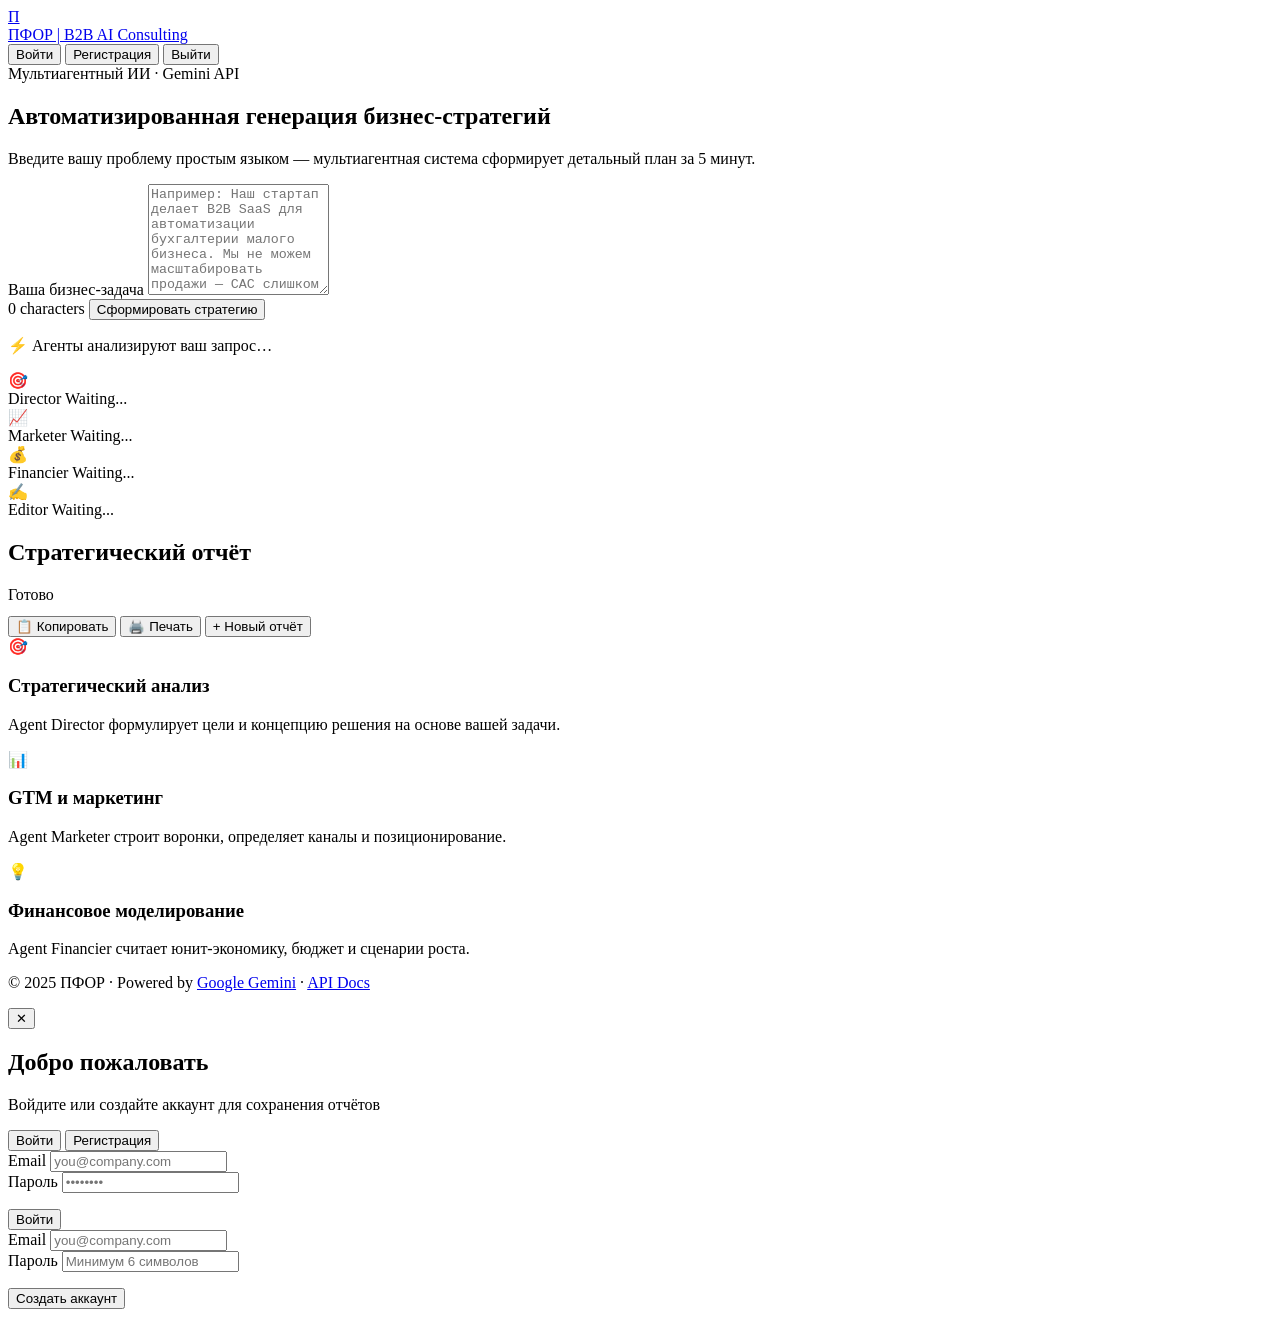
==== frontend/index.html @ 531b5c14 "finalMVP setup" ====
<!DOCTYPE html>
<html lang="ru">
<head>
  <meta charset="UTF-8">
  <meta name="viewport" content="width=device-width, initial-scale=1.0">
  <meta name="description" content="ПФОР — Платформа Операционных Решений. Превратите бизнес-проблему в структурированную стратегию за 60 секунд с помощью мультиагентного ИИ.">
  <meta name="keywords" content="ПФОР, бизнес-стратегия, ИИ, AI, B2B, SaaS, мультиагенты, Gemini">
  <meta property="og:title" content="ПФОР — Платформа Операционных Решений">
  <meta property="og:description" content="Мультиагентная AI-система, которая превращает вашу бизнес-проблему в готовую стратегию за 60 секунд.">
  <meta property="og:type" content="website">
  <title>ПФОР — Платформа Операционных Решений</title>

  <!-- Preconnect for Google Fonts -->
  <link rel="preconnect" href="https://fonts.googleapis.com">
  <link rel="preconnect" href="https://fonts.gstatic.com" crossorigin>

  <!-- Styles -->
  <link rel="stylesheet" href="/static/css/style.css">
</head>
<body>

  <!-- ================================================================
       NAVBAR
       ================================================================ -->
  <nav class="navbar" role="navigation" aria-label="Main navigation">
    <a href="/" class="navbar-brand" aria-label="PFOR Home">
      <div class="brand-logo" aria-hidden="true">П</div>
      <span class="brand-name">ПФОР | B2B AI Consulting</span>
    </a>

    <div class="navbar-actions">
      <!-- Authenticated user badge (hidden until logged in) -->
      <div id="nav-user-badge" class="user-badge hidden" aria-live="polite">
        <span class="user-badge-dot" aria-hidden="true"></span>
        <span id="nav-user-email"></span>
      </div>

      <!-- Login button (shown when logged out) -->
      <button
        id="nav-login-btn"
        class="btn btn-ghost"
        aria-label="Open login dialog"
        type="button"
      >
        Войти
      </button>

      <!-- Register button (shown when logged out) -->
      <button
        id="nav-register-btn"
        class="btn btn-primary"
        aria-label="Open register dialog"
        type="button"
      >
        Регистрация
      </button>

      <!-- Logout button (shown when logged in) -->
      <button
        id="nav-logout-btn"
        class="btn btn-ghost hidden"
        aria-label="Log out"
        type="button"
      >
        Выйти
      </button>
    </div>
  </nav>

  <!-- ================================================================
       MAIN CONTENT
       ================================================================ -->
  <main id="main-content">
    <div class="container">

      <!-- ---- HERO SECTION ---- -->
      <section class="hero" aria-labelledby="hero-heading">
        <div class="hero-badge" aria-label="Platform status">
          <span class="hero-badge-dot" aria-hidden="true"></span>
          Мультиагентный ИИ · Gemini API
        </div>

        <h1 id="hero-heading" class="hero-title">
          <span class="hero-title-gradient">Автоматизированная генерация бизнес-стратегий</span>
        </h1>

        <p class="hero-subtitle">
          Введите вашу проблему простым языком — мультиагентная система сформирует детальный план за 5 минут.
        </p>

        <!-- ---- INPUT CARD ---- -->
        <div class="input-card" role="region" aria-label="Problem input">
          <label for="problem-textarea" class="input-card-label">
            Ваша бизнес-задача
          </label>

          <textarea
            id="problem-textarea"
            class="problem-textarea"
            placeholder="Например: Наш стартап делает B2B SaaS для автоматизации бухгалтерии малого бизнеса. Мы не можем масштабировать продажи — CAC слишком высок, конверсия из лида в клиента менее 5%. Как нам это исправить?"
            aria-label="Describe your business problem"
            aria-describedby="char-counter"
            rows="7"
            maxlength="5000"
          ></textarea>

          <div class="input-card-footer">
            <span id="char-counter" class="char-counter" aria-live="polite">0 characters</span>
            <button
              id="generate-btn"
              class="btn btn-primary btn-large"
              type="button"
              aria-label="Generate strategic report"
            >
              Сформировать стратегию
            </button>
          </div>
        </div>

        <!-- ---- AGENT PROGRESS ---- -->
        <div
          id="agents-progress"
          class="agents-progress"
          role="status"
          aria-live="polite"
          aria-label="Agent pipeline progress"
        >
          <p class="progress-title">⚡ Агенты анализируют ваш запрос…</p>

          <div class="agents-grid">
            <!-- Director Agent -->
            <div id="agent-director" class="agent-chip" aria-label="Director agent">
              <div class="agent-icon" aria-hidden="true">🎯</div>
              <span class="agent-name">Director</span>
              <span class="agent-status">Waiting...</span>
            </div>

            <!-- Marketer Agent -->
            <div id="agent-marketer" class="agent-chip" aria-label="Marketer agent">
              <div class="agent-icon" aria-hidden="true">📈</div>
              <span class="agent-name">Marketer</span>
              <span class="agent-status">Waiting...</span>
            </div>

            <!-- Financier Agent -->
            <div id="agent-financier" class="agent-chip" aria-label="Financier agent">
              <div class="agent-icon" aria-hidden="true">💰</div>
              <span class="agent-name">Financier</span>
              <span class="agent-status">Waiting...</span>
            </div>

            <!-- Editor Agent -->
            <div id="agent-editor" class="agent-chip" aria-label="Editor agent">
              <div class="agent-icon" aria-hidden="true">✍️</div>
              <span class="agent-name">Editor</span>
              <span class="agent-status">Waiting...</span>
            </div>
          </div>

          <!-- Progress bar -->
          <div class="progress-bar-wrap" aria-hidden="true">
            <div id="progress-bar-fill" class="progress-bar-fill"></div>
          </div>
        </div>
      </section>

      <!-- ---- REPORT OUTPUT SECTION ---- -->
      <section
        id="report-section"
        class="report-section"
        aria-labelledby="report-heading"
        aria-live="polite"
      >
        <div class="report-header">
          <div class="report-header-left">
            <h2 id="report-heading">Стратегический отчёт</h2>
            <div class="report-badge" aria-label="Report generated">Готово</div>
            <p id="report-meta-date" style="font-size:0.78rem;color:var(--text-muted);margin-top:4px;"></p>
          </div>
          <div class="report-actions">
            <button
              id="copy-report-btn"
              class="btn btn-ghost"
              type="button"
              aria-label="Copy report to clipboard"
            >
              📋 Копировать
            </button>
            <button
              id="print-report-btn"
              class="btn btn-ghost"
              type="button"
              aria-label="Print report"
            >
              🖨️ Печать
            </button>
            <button
              id="new-report-btn"
              class="btn btn-outline"
              type="button"
              aria-label="Create new report"
            >
              + Новый отчёт
            </button>
          </div>
        </div>

        <div class="report-card">
          <article id="report-content" class="report-content" aria-label="Generated strategy report">
            <!-- Report rendered here by app.js -->
          </article>
        </div>
      </section>

      <!-- ---- FEATURES STRIP ---- -->
      <section class="features-strip" aria-label="Platform features">
        <div class="feature-item">
          <span class="feature-icon" aria-hidden="true">🎯</span>
          <h3 class="feature-title">Стратегический анализ</h3>
          <p class="feature-desc">Agent Director формулирует цели и концепцию решения на основе вашей задачи.</p>
        </div>
        <div class="feature-item">
          <span class="feature-icon" aria-hidden="true">📊</span>
          <h3 class="feature-title">GTM и маркетинг</h3>
          <p class="feature-desc">Agent Marketer строит воронки, определяет каналы и позиционирование.</p>
        </div>
        <div class="feature-item">
          <span class="feature-icon" aria-hidden="true">💡</span>
          <h3 class="feature-title">Финансовое моделирование</h3>
          <p class="feature-desc">Agent Financier считает юнит-экономику, бюджет и сценарии роста.</p>
        </div>
      </section>

    </div><!-- /container -->
  </main>

  <!-- ================================================================
       FOOTER
       ================================================================ -->
  <footer class="footer" role="contentinfo">
    <div class="container">
      <p class="footer-text">
        © 2025 ПФОР · Powered by
        <a href="https://ai.google.dev/" target="_blank" rel="noopener noreferrer">Google Gemini</a>
        · <a href="http://localhost:8000/docs" target="_blank" rel="noopener noreferrer">API Docs</a>
      </p>
    </div>
  </footer>

  <!-- ================================================================
       AUTH MODAL
       ================================================================ -->
  <div
    id="auth-modal-overlay"
    class="modal-overlay hidden"
    role="dialog"
    aria-modal="true"
    aria-labelledby="modal-title"
    aria-hidden="true"
  >
    <div class="modal">
      <!-- Close button -->
      <button
        id="modal-close-btn"
        class="modal-close"
        type="button"
        aria-label="Close dialog"
      >✕</button>

      <!-- Modal header -->
      <div class="modal-header">
        <h2 id="modal-title" class="modal-title">Добро пожаловать</h2>
        <p class="modal-subtitle">Войдите или создайте аккаунт для сохранения отчётов</p>
      </div>

      <!-- Tabs -->
      <div class="modal-tabs" role="tablist">
        <button
          id="tab-login"
          class="modal-tab active"
          role="tab"
          aria-selected="true"
          aria-controls="login-form"
          type="button"
        >
          Войти
        </button>
        <button
          id="tab-register"
          class="modal-tab"
          role="tab"
          aria-selected="false"
          aria-controls="register-form"
          type="button"
        >
          Регистрация
        </button>
      </div>

      <!-- Login Form -->
      <form id="login-form" role="tabpanel" aria-labelledby="tab-login" novalidate>
        <div class="form-group">
          <label class="form-label" for="login-email">Email</label>
          <input
            id="login-email"
            class="form-input"
            type="email"
            placeholder="you@company.com"
            autocomplete="email"
            required
          >
        </div>
        <div class="form-group">
          <label class="form-label" for="login-password">Пароль</label>
          <input
            id="login-password"
            class="form-input"
            type="password"
            placeholder="••••••••"
            autocomplete="current-password"
            required
          >
        </div>
        <p id="login-error" class="form-error" role="alert"></p>
        <button
          id="login-submit"
          class="btn btn-primary form-submit"
          type="submit"
        >
          Войти
        </button>
      </form>

      <!-- Register Form -->
      <form id="register-form" class="hidden" role="tabpanel" aria-labelledby="tab-register" novalidate>
        <div class="form-group">
          <label class="form-label" for="register-email">Email</label>
          <input
            id="register-email"
            class="form-input"
            type="email"
            placeholder="you@company.com"
            autocomplete="email"
            required
          >
        </div>
        <div class="form-group">
          <label class="form-label" for="register-password">Пароль</label>
          <input
            id="register-password"
            class="form-input"
            type="password"
            placeholder="Минимум 6 символов"
            autocomplete="new-password"
            minlength="6"
            required
          >
        </div>
        <p id="register-error" class="form-error" role="alert"></p>
        <button
          id="register-submit"
          class="btn btn-primary form-submit"
          type="submit"
        >
          Создать аккаунт
        </button>
      </form>
    </div><!-- /modal -->
  </div><!-- /modal-overlay -->

  <!-- ================================================================
       TOAST CONTAINER
       ================================================================ -->
  <div
    id="toast-container"
    class="toast-container"
    role="region"
    aria-live="polite"
    aria-label="Notifications"
  ></div>

  <!-- ================================================================
       SCRIPTS (auth before app so PforAuth is available)
       ================================================================ -->
  <script src="/static/js/auth.js"></script>
  <script src="/static/js/app.js"></script>
</body>
</html>
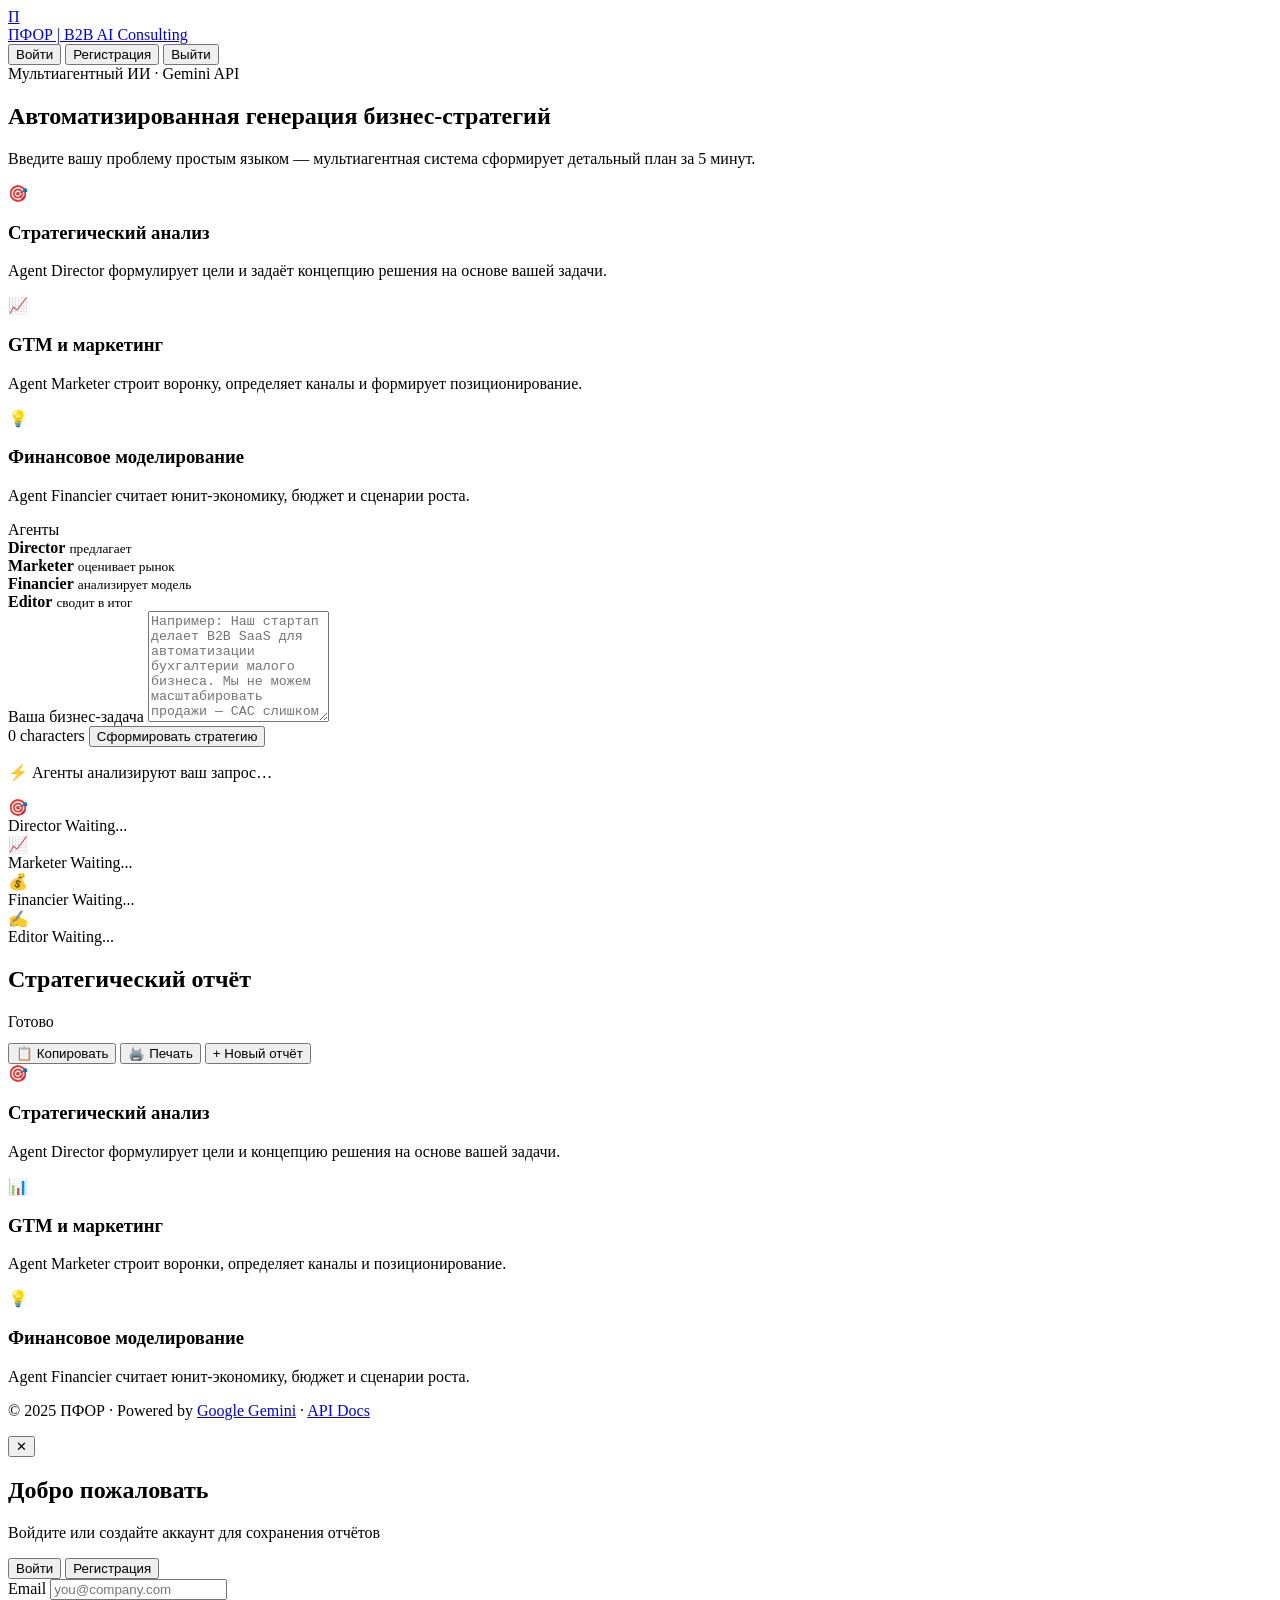
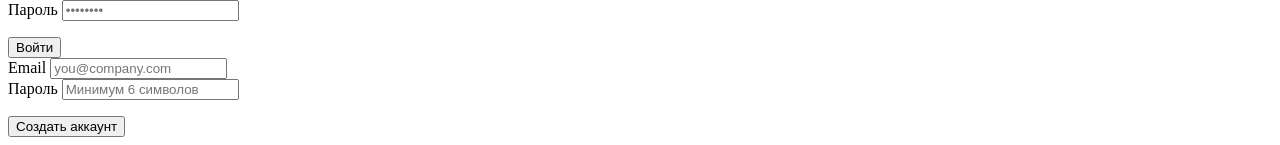
==== commit 45864b22: "beta2MVP" ====
--- a/frontend/index.html
+++ b/frontend/index.html
@@ -9,13 +9,14 @@
   <meta property="og:description" content="Мультиагентная AI-система, которая превращает вашу бизнес-проблему в готовую стратегию за 60 секунд.">
   <meta property="og:type" content="website">
   <title>ПФОР — Платформа Операционных Решений</title>
+  
 
   <!-- Preconnect for Google Fonts -->
   <link rel="preconnect" href="https://fonts.googleapis.com">
   <link rel="preconnect" href="https://fonts.gstatic.com" crossorigin>
 
   <!-- Styles -->
-  <link rel="stylesheet" href="/static/css/style.css">
+  <link rel="stylesheet" href="/static/style.css">
 </head>
 <body>
 
@@ -87,6 +88,66 @@
         <p class="hero-subtitle">
           Введите вашу проблему простым языком — мультиагентная система сформирует детальный план за 5 минут.
         </p>
+
+        <div class="workspace-layout">
+          <div class="chat-stream" aria-label="Business chat overview">
+            <div class="conversation-item">
+              <div class="conversation-icon" aria-hidden="true">🎯</div>
+              <div class="conversation-copy">
+                <h3>Стратегический анализ</h3>
+                <p>Agent Director формулирует цели и задаёт концепцию решения на основе вашей задачи.</p>
+              </div>
+            </div>
+
+            <div class="conversation-item">
+              <div class="conversation-icon" aria-hidden="true">📈</div>
+              <div class="conversation-copy">
+                <h3>GTM и маркетинг</h3>
+                <p>Agent Marketer строит воронку, определяет каналы и формирует позиционирование.</p>
+              </div>
+            </div>
+
+            <div class="conversation-item">
+              <div class="conversation-icon" aria-hidden="true">💡</div>
+              <div class="conversation-copy">
+                <h3>Финансовое моделирование</h3>
+                <p>Agent Financier считает юнит-экономику, бюджет и сценарии роста.</p>
+              </div>
+            </div>
+          </div>
+
+          <aside class="agent-status-panel" aria-label="Agent pipeline status">
+            <div class="panel-header">Агенты</div>
+            <div class="agent-state active">
+              <span class="state-dot"></span>
+              <div>
+                <strong>Director</strong>
+                <small>предлагает</small>
+              </div>
+            </div>
+            <div class="agent-state pending">
+              <span class="state-dot"></span>
+              <div>
+                <strong>Marketer</strong>
+                <small>оценивает рынок</small>
+              </div>
+            </div>
+            <div class="agent-state pending">
+              <span class="state-dot"></span>
+              <div>
+                <strong>Financier</strong>
+                <small>анализирует модель</small>
+              </div>
+            </div>
+            <div class="agent-state pending">
+              <span class="state-dot"></span>
+              <div>
+                <strong>Editor</strong>
+                <small>сводит в итог</small>
+              </div>
+            </div>
+          </aside>
+        </div>
 
         <!-- ---- INPUT CARD ---- -->
         <div class="input-card" role="region" aria-label="Problem input">
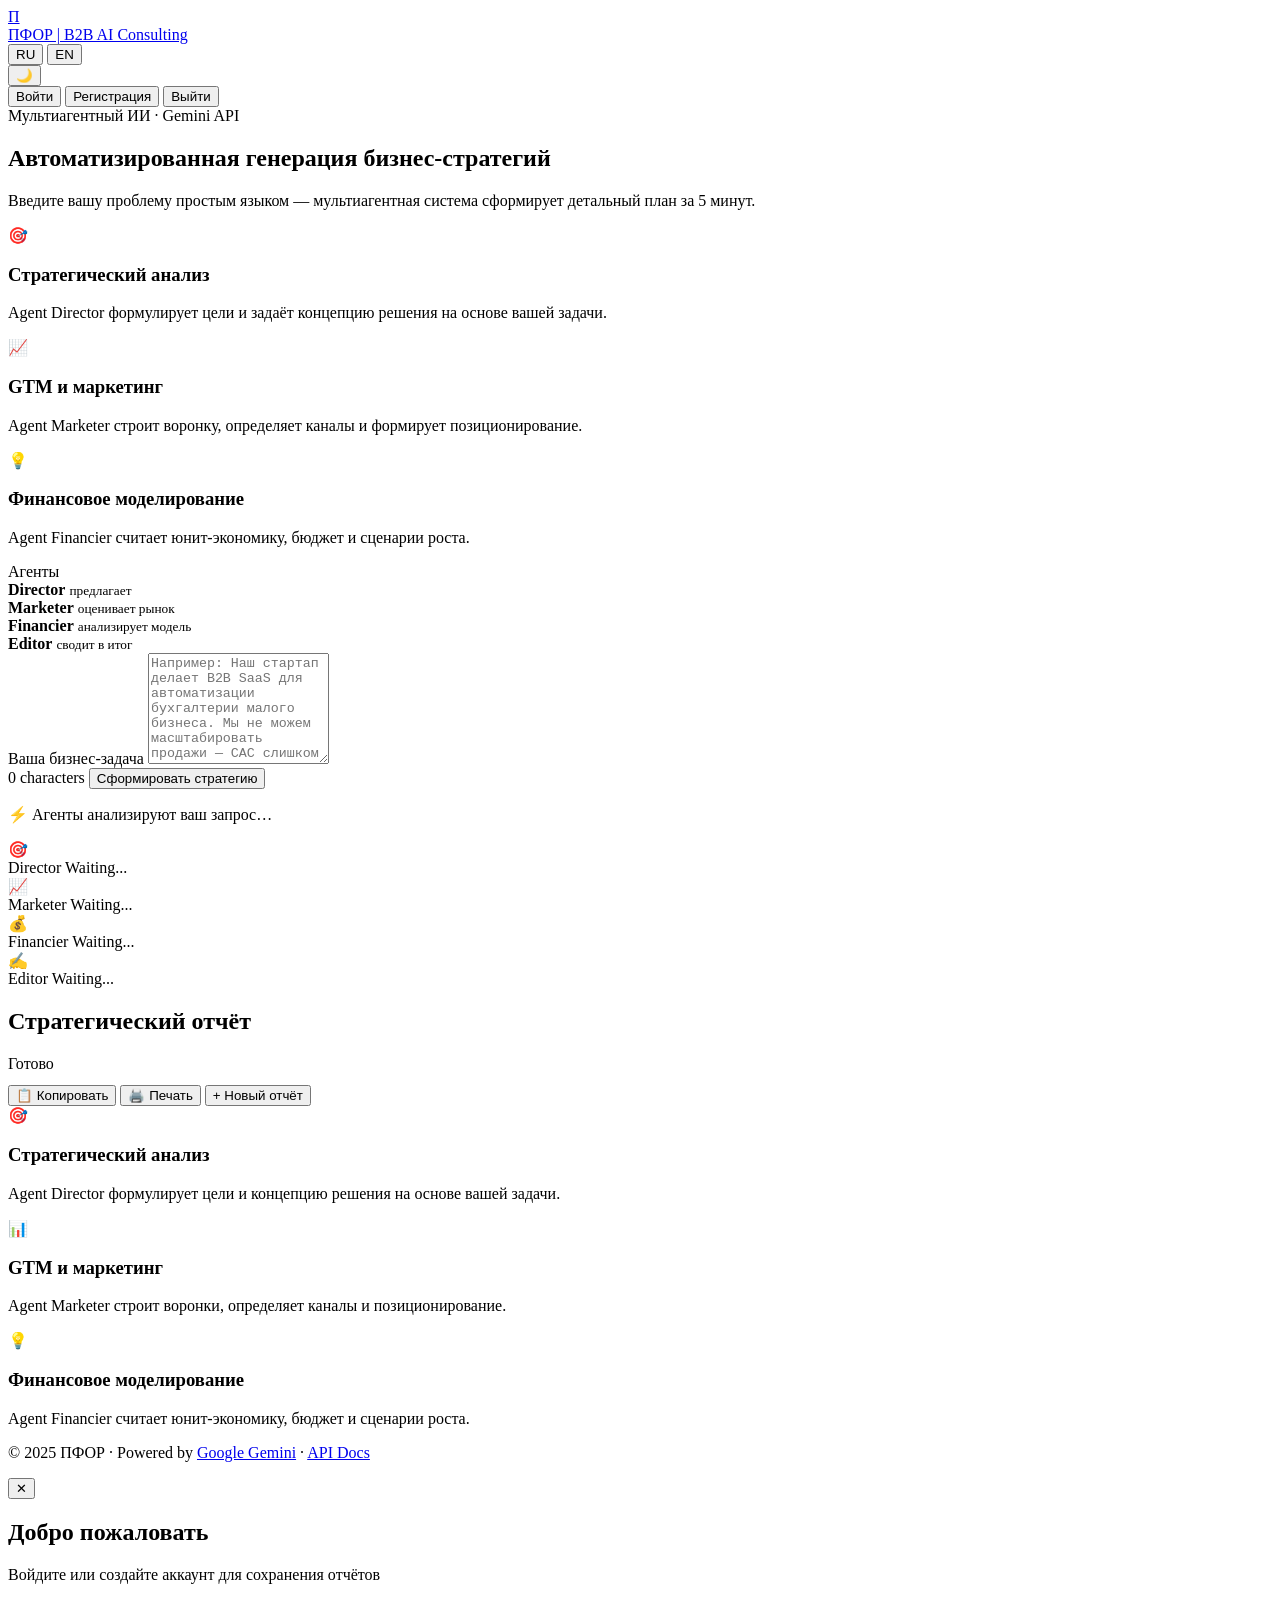
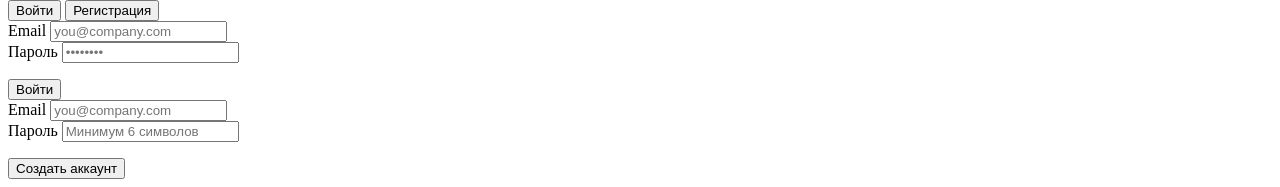
==== commit 476fa401: "beta4MVP" ====
--- a/frontend/index.html
+++ b/frontend/index.html
@@ -30,6 +30,14 @@
     </a>
 
     <div class="navbar-actions">
+      <div class="toolbar-switches" aria-label="Interface controls">
+        <div class="language-switch" aria-label="Language switcher">
+          <button class="lang-btn active" type="button" data-lang="ru" aria-label="Switch to Russian">RU</button>
+          <button class="lang-btn" type="button" data-lang="en" aria-label="Switch to English">EN</button>
+        </div>
+        <button id="theme-toggle-btn" class="btn btn-ghost theme-toggle" type="button" aria-label="Toggle dark mode">🌙</button>
+      </div>
+
       <!-- Authenticated user badge (hidden until logged in) -->
       <div id="nav-user-badge" class="user-badge hidden" aria-live="polite">
         <span class="user-badge-dot" aria-hidden="true"></span>
@@ -42,6 +50,7 @@
         class="btn btn-ghost"
         aria-label="Open login dialog"
         type="button"
+        data-i18n="nav.login"
       >
         Войти
       </button>
@@ -52,6 +61,7 @@
         class="btn btn-primary"
         aria-label="Open register dialog"
         type="button"
+        data-i18n="nav.register"
       >
         Регистрация
       </button>
@@ -62,6 +72,7 @@
         class="btn btn-ghost hidden"
         aria-label="Log out"
         type="button"
+        data-i18n="nav.logout"
       >
         Выйти
       </button>
@@ -76,16 +87,16 @@
 
       <!-- ---- HERO SECTION ---- -->
       <section class="hero" aria-labelledby="hero-heading">
-        <div class="hero-badge" aria-label="Platform status">
+        <div class="hero-badge" aria-label="Platform status" data-i18n="hero.badge">
           <span class="hero-badge-dot" aria-hidden="true"></span>
           Мультиагентный ИИ · Gemini API
         </div>
 
         <h1 id="hero-heading" class="hero-title">
-          <span class="hero-title-gradient">Автоматизированная генерация бизнес-стратегий</span>
+          <span class="hero-title-gradient" data-i18n="hero.title">Автоматизированная генерация бизнес-стратегий</span>
         </h1>
 
-        <p class="hero-subtitle">
+        <p class="hero-subtitle" data-i18n="hero.subtitle">
           Введите вашу проблему простым языком — мультиагентная система сформирует детальный план за 5 минут.
         </p>
 
@@ -151,13 +162,14 @@
 
         <!-- ---- INPUT CARD ---- -->
         <div class="input-card" role="region" aria-label="Problem input">
-          <label for="problem-textarea" class="input-card-label">
+          <label for="problem-textarea" class="input-card-label" data-i18n="input.label">
             Ваша бизнес-задача
           </label>
 
           <textarea
             id="problem-textarea"
             class="problem-textarea"
+            data-i18n-placeholder="input.placeholder"
             placeholder="Например: Наш стартап делает B2B SaaS для автоматизации бухгалтерии малого бизнеса. Мы не можем масштабировать продажи — CAC слишком высок, конверсия из лида в клиента менее 5%. Как нам это исправить?"
             aria-label="Describe your business problem"
             aria-describedby="char-counter"
@@ -172,6 +184,7 @@
               class="btn btn-primary btn-large"
               type="button"
               aria-label="Generate strategic report"
+              data-i18n="button.generate"
             >
               Сформировать стратегию
             </button>
@@ -234,8 +247,8 @@
       >
         <div class="report-header">
           <div class="report-header-left">
-            <h2 id="report-heading">Стратегический отчёт</h2>
-            <div class="report-badge" aria-label="Report generated">Готово</div>
+            <h2 id="report-heading" data-i18n="report.heading">Стратегический отчёт</h2>
+            <div class="report-badge" aria-label="Report generated" data-i18n="report.ready">Готово</div>
             <p id="report-meta-date" style="font-size:0.78rem;color:var(--text-muted);margin-top:4px;"></p>
           </div>
           <div class="report-actions">
@@ -244,6 +257,7 @@
               class="btn btn-ghost"
               type="button"
               aria-label="Copy report to clipboard"
+              data-i18n="report.copy"
             >
               📋 Копировать
             </button>
@@ -252,6 +266,7 @@
               class="btn btn-ghost"
               type="button"
               aria-label="Print report"
+              data-i18n="report.print"
             >
               🖨️ Печать
             </button>
@@ -260,6 +275,7 @@
               class="btn btn-outline"
               type="button"
               aria-label="Create new report"
+              data-i18n="report.new"
             >
               + Новый отчёт
             </button>
@@ -277,18 +293,18 @@
       <section class="features-strip" aria-label="Platform features">
         <div class="feature-item">
           <span class="feature-icon" aria-hidden="true">🎯</span>
-          <h3 class="feature-title">Стратегический анализ</h3>
-          <p class="feature-desc">Agent Director формулирует цели и концепцию решения на основе вашей задачи.</p>
+          <h3 class="feature-title" data-i18n="feature.one.title">Стратегический анализ</h3>
+          <p class="feature-desc" data-i18n="feature.one.desc">Agent Director формулирует цели и концепцию решения на основе вашей задачи.</p>
         </div>
         <div class="feature-item">
           <span class="feature-icon" aria-hidden="true">📊</span>
-          <h3 class="feature-title">GTM и маркетинг</h3>
-          <p class="feature-desc">Agent Marketer строит воронки, определяет каналы и позиционирование.</p>
+          <h3 class="feature-title" data-i18n="feature.two.title">GTM и маркетинг</h3>
+          <p class="feature-desc" data-i18n="feature.two.desc">Agent Marketer строит воронки, определяет каналы и позиционирование.</p>
         </div>
         <div class="feature-item">
           <span class="feature-icon" aria-hidden="true">💡</span>
-          <h3 class="feature-title">Финансовое моделирование</h3>
-          <p class="feature-desc">Agent Financier считает юнит-экономику, бюджет и сценарии роста.</p>
+          <h3 class="feature-title" data-i18n="feature.three.title">Финансовое моделирование</h3>
+          <p class="feature-desc" data-i18n="feature.three.desc">Agent Financier считает юнит-экономику, бюджет и сценарии роста.</p>
         </div>
       </section>
 
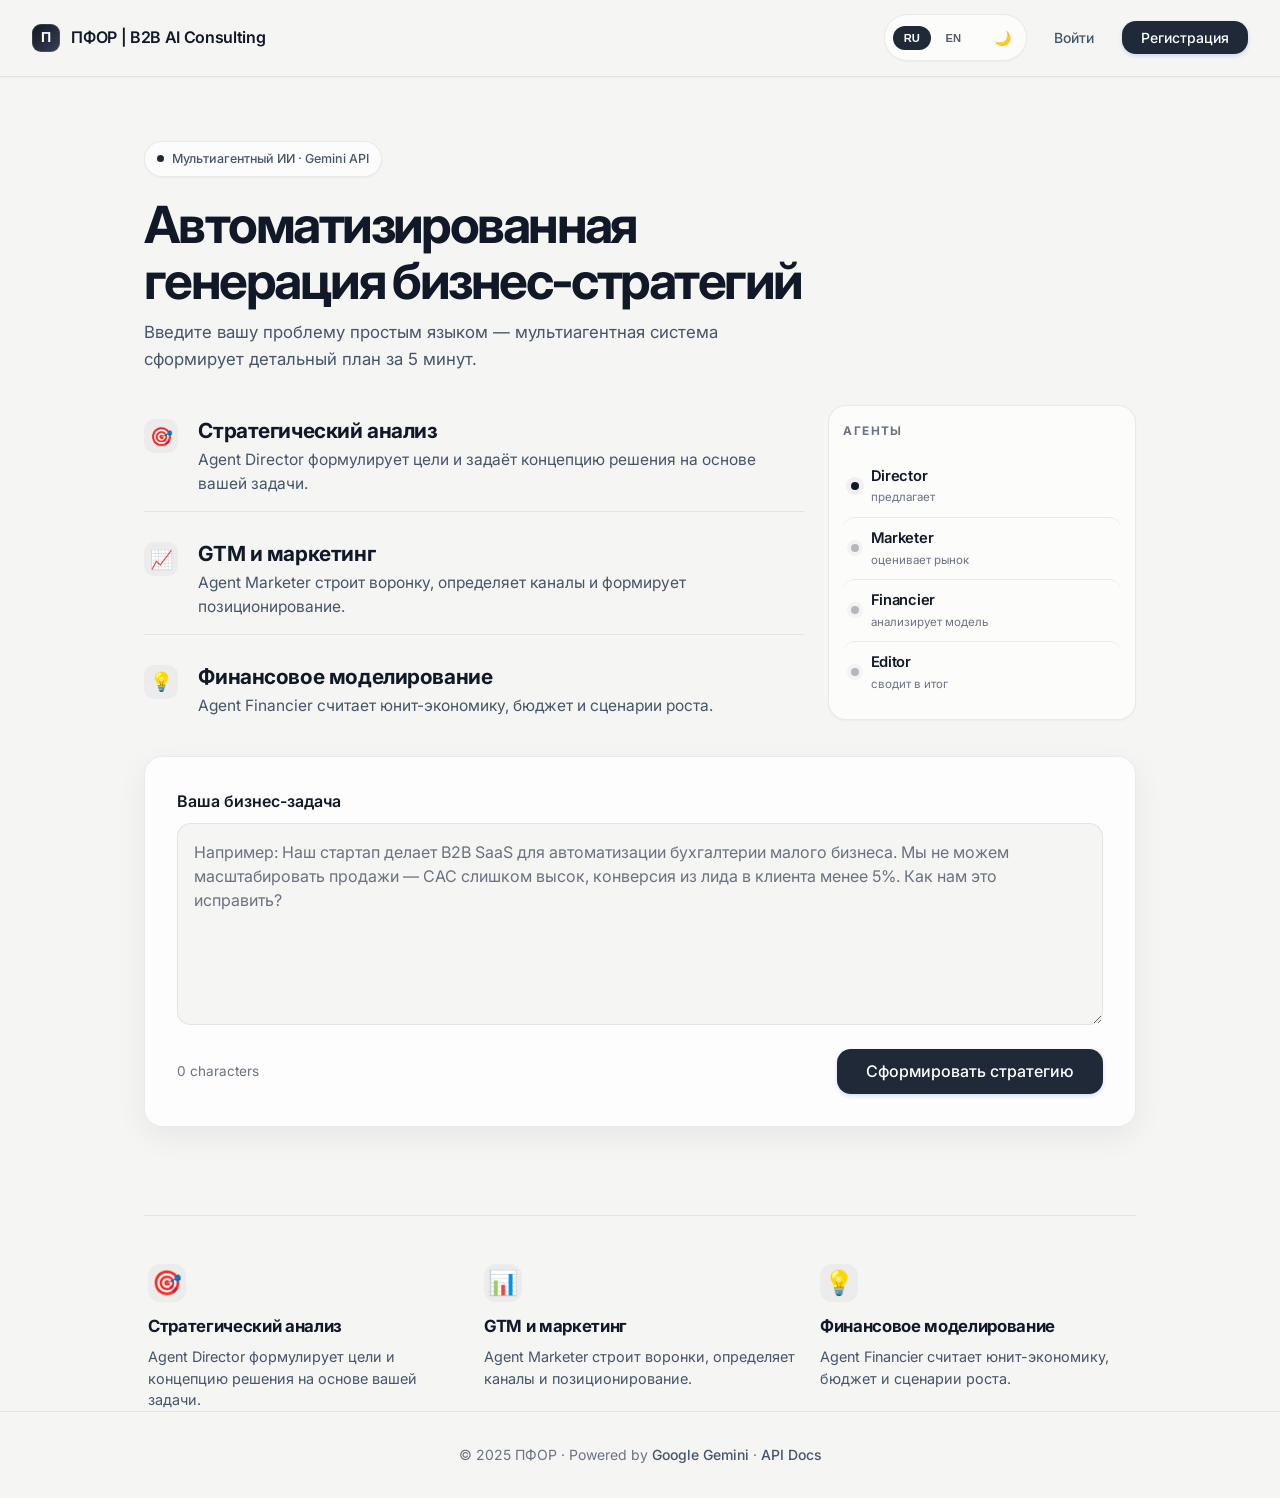
==== commit 6d24304c: "beta4MVP" ====
--- a/frontend/index.html
+++ b/frontend/index.html
@@ -16,7 +16,8 @@
   <link rel="preconnect" href="https://fonts.gstatic.com" crossorigin>
 
   <!-- Styles -->
-  <link rel="stylesheet" href="/static/style.css">
+  <link rel="stylesheet" href="style.css">
+  <link rel="stylesheet" href="style2.css">
 </head>
 <body>
 
--- a/frontend/style.css
+++ b/frontend/style.css
@@ -0,0 +1,993 @@
+/* ============================================================
+   PFOR Platform — Main Stylesheet
+   Design: Light & Clean B2B
+   ============================================================ */
+
+/* --- Google Fonts Import --- */
+@import url('https://fonts.googleapis.com/css2?family=Inter:wght@300;400;500;600;700&display=swap');
+
+/* --- CSS Custom Properties (Design Tokens) --- */
+:root {
+  --bg-primary: #f5f5f3;
+  --bg-secondary: rgba(255, 255, 255, 0.78);
+  --bg-card: #ffffff;
+  --bg-card-hover: #f1f2ef;
+  --bg-soft: #efefec;
+
+  --accent-primary: #1f2937;
+  --accent-secondary: #4b5563;
+  --accent-gradient: linear-gradient(135deg, #111827 0%, #374151 100%);
+  --accent-glow: 0 0 0 1px rgba(17, 24, 39, 0.08);
+
+  --text-primary: #111827;
+  --text-secondary: #475569;
+  --text-muted: #6b7280;
+
+  --border-subtle: rgba(17, 24, 39, 0.08);
+  --border-strong: rgba(17, 24, 39, 0.14);
+  --border-glow: rgba(17, 24, 39, 0.15);
+
+  --success: #16a34a;
+  --warning: #f59e0b;
+  --error: #ef4444;
+
+  --toolbar-bg: rgba(255, 255, 255, 0.7);
+  --toolbar-border: rgba(17, 24, 39, 0.08);
+  --toolbar-text: #111827;
+
+  --font-sans: 'Inter', -apple-system, BlinkMacSystemFont, Arial, sans-serif;
+
+  --space-xs: 0.25rem;
+  --space-sm: 0.5rem;
+  --space-md: 1rem;
+  --space-lg: 1.5rem;
+  --space-xl: 2rem;
+  --space-2xl: 3rem;
+  --space-3xl: 4rem;
+
+  --radius-sm: 10px;
+  --radius-md: 14px;
+  --radius-lg: 18px;
+  --radius-xl: 22px;
+  --radius-full: 9999px;
+
+  --transition-fast: 150ms ease;
+  --transition-base: 250ms ease;
+
+  --shadow-sm: 0 1px 2px rgba(15, 23, 42, 0.04);
+  --shadow-md: 0 10px 30px rgba(15, 23, 42, 0.06);
+  --shadow-lg: 0 18px 42px rgba(15, 23, 42, 0.08);
+}
+
+body[data-theme="dark"] {
+  --bg-primary: #090b11;
+  --bg-secondary: rgba(17, 24, 39, 0.85);
+  --bg-card: #111827;
+  --bg-card-hover: #1a2333;
+  --bg-soft: #0f172a;
+
+  --accent-primary: #dbeafe;
+  --accent-secondary: #93c5fd;
+  --accent-gradient: linear-gradient(135deg, #f8fafc 0%, #93c5fd 100%);
+  --accent-glow: 0 0 0 1px rgba(148, 163, 184, 0.2);
+
+  --text-primary: #f8fafc;
+  --text-secondary: #cbd5e1;
+  --text-muted: #94a3b8;
+
+  --border-subtle: rgba(148, 163, 184, 0.18);
+  --border-strong: rgba(148, 163, 184, 0.28);
+  --border-glow: rgba(148, 163, 184, 0.2);
+
+  --toolbar-bg: rgba(15, 23, 42, 0.9);
+  --toolbar-border: rgba(148, 163, 184, 0.18);
+  --toolbar-text: #e2e8f0;
+
+  --shadow-sm: 0 1px 2px rgba(2, 6, 23, 0.28);
+  --shadow-md: 0 10px 30px rgba(2, 6, 23, 0.42);
+  --shadow-lg: 0 18px 42px rgba(2, 6, 23, 0.52);
+}
+
+*, *::before, *::after {
+  box-sizing: border-box;
+  margin: 0;
+  padding: 0;
+}
+
+html {
+  font-size: 16px;
+  scroll-behavior: smooth;
+}
+
+body {
+  font-family: var(--font-sans);
+  background: var(--bg-primary);
+  color: var(--text-primary);
+  line-height: 1.6;
+  min-height: 100vh;
+  overflow-x: hidden;
+  -webkit-font-smoothing: antialiased;
+  transition: background-color var(--transition-base), color var(--transition-base);
+}
+
+.container {
+  max-width: 1040px;
+  margin: 0 auto;
+  padding: 0 var(--space-lg);
+  position: relative;
+  z-index: 1;
+}
+
+/* ============================================================
+   HEADER / NAVBAR
+   ============================================================ */
+.navbar {
+  position: sticky;
+  top: 0;
+  left: 0;
+  right: 0;
+  z-index: 100;
+  padding: 0.9rem var(--space-xl);
+  display: flex;
+  align-items: center;
+  justify-content: space-between;
+  background: rgba(245, 245, 243, 0.9);
+  backdrop-filter: blur(10px);
+  border-bottom: 1px solid var(--border-subtle);
+  box-shadow: var(--shadow-sm);
+}
+
+body[data-theme="dark"] .navbar {
+  background: rgba(9, 11, 17, 0.82);
+}
+
+.toolbar-switches {
+  display: flex;
+  align-items: center;
+  gap: 0.5rem;
+  padding: 0.28rem;
+  border: 1px solid var(--toolbar-border);
+  background: var(--toolbar-bg);
+  border-radius: var(--radius-full);
+  box-shadow: var(--shadow-sm);
+}
+
+.language-switch {
+  display: inline-flex;
+  align-items: center;
+  gap: 0.2rem;
+  padding: 0.2rem;
+  border-radius: var(--radius-full);
+}
+
+.lang-btn {
+  border: none;
+  background: transparent;
+  color: var(--toolbar-text);
+  opacity: 0.7;
+  font-size: 0.7rem;
+  font-weight: 600;
+  padding: 0.38rem 0.7rem;
+  border-radius: var(--radius-full);
+  cursor: pointer;
+  transition: all var(--transition-fast);
+}
+
+.lang-btn.active {
+  background: var(--accent-primary);
+  color: #fff;
+  opacity: 1;
+}
+
+.theme-toggle {
+  min-width: 36px;
+  width: 36px;
+  height: 36px;
+  padding: 0;
+  border-radius: 50%;
+  font-size: 1rem;
+}
+
+.navbar-brand {
+  display: flex;
+  align-items: center;
+  gap: 0.7rem;
+  text-decoration: none;
+}
+
+.brand-logo {
+  width: 28px;
+  height: 28px;
+  background: var(--accent-gradient);
+  border-radius: 9px;
+  display: flex;
+  align-items: center;
+  justify-content: center;
+  font-weight: 700;
+  font-size: 0.85rem;
+  color: #fff;
+  box-shadow: inset 0 0 0 1px rgba(255,255,255,0.12);
+}
+
+.brand-name {
+  font-size: 1rem;
+  font-weight: 600;
+  color: var(--text-primary);
+  letter-spacing: -0.02em;
+}
+
+.navbar-actions {
+  display: flex;
+  align-items: center;
+  gap: var(--space-sm);
+}
+
+.user-badge {
+  display: flex;
+  align-items: center;
+  gap: 8px;
+  font-size: 0.875rem;
+  font-weight: 500;
+  color: var(--text-secondary);
+  padding: 6px 12px;
+  background: var(--bg-primary);
+  border-radius: var(--radius-full);
+  border: 1px solid var(--border-subtle);
+}
+.user-badge.hidden { display: none; }
+
+.user-badge-dot {
+  width: 8px;
+  height: 8px;
+  background-color: var(--success);
+  border-radius: 50%;
+}
+
+/* ============================================================
+   BUTTONS
+   ============================================================ */
+.btn {
+  display: inline-flex;
+  align-items: center;
+  justify-content: center;
+  gap: var(--space-sm);
+  padding: 0.5rem 1.2rem;
+  border-radius: var(--radius-md);
+  font-family: var(--font-sans);
+  font-size: 0.875rem;
+  font-weight: 500;
+  cursor: pointer;
+  border: none;
+  outline: none;
+  text-decoration: none;
+  transition: all var(--transition-fast);
+}
+
+.btn:disabled {
+  opacity: 0.6;
+  cursor: not-allowed;
+}
+
+.btn-primary {
+  background: var(--accent-primary);
+  color: #fff;
+  box-shadow: 0 2px 4px rgba(37, 99, 235, 0.2);
+}
+.btn-primary:hover:not(:disabled) {
+  background: var(--accent-secondary);
+  transform: translateY(-1px);
+}
+
+.btn-outline {
+  background: transparent;
+  color: var(--accent-primary);
+  border: 1px solid var(--accent-primary);
+}
+.btn-outline:hover:not(:disabled) {
+  background: rgba(37, 99, 235, 0.05);
+}
+
+.btn-ghost {
+  background: transparent;
+  color: var(--text-secondary);
+}
+.btn-ghost:hover:not(:disabled) {
+  color: var(--text-primary);
+  background: var(--bg-card-hover);
+}
+
+.btn-large {
+  padding: 0.8rem 1.8rem;
+  font-size: 1rem;
+}
+
+/* ============================================================
+   HERO SECTION
+   ============================================================ */
+.hero {
+  padding: 4rem 0 2.5rem;
+  text-align: left;
+}
+
+.hero-badge {
+  display: inline-flex;
+  align-items: center;
+  gap: 8px;
+  padding: 7px 12px;
+  background: rgba(255, 255, 255, 0.7);
+  border: 1px solid var(--border-subtle);
+  border-radius: var(--radius-full);
+  font-size: 0.78rem;
+  font-weight: 500;
+  color: var(--text-secondary);
+  margin-bottom: 1.3rem;
+  box-shadow: var(--shadow-sm);
+}
+.hero-badge-dot {
+  width: 7px;
+  height: 7px;
+  background: var(--accent-primary);
+  border-radius: 50%;
+}
+
+.hero-title {
+  font-size: clamp(2rem, 4vw, 3.2rem);
+  line-height: 1.08;
+  letter-spacing: -0.05em;
+  font-weight: 700;
+  color: var(--text-primary);
+  margin-bottom: 0.7rem;
+  max-width: 720px;
+}
+
+.hero-subtitle {
+  font-size: 1.05rem;
+  color: var(--text-secondary);
+  max-width: 660px;
+  margin: 0 0 2rem;
+  line-height: 1.6;
+}
+
+.workspace-layout {
+  display: grid;
+  grid-template-columns: minmax(0, 1.5fr) minmax(220px, 0.7fr);
+  gap: 1.5rem;
+  align-items: start;
+  margin-bottom: 1.5rem;
+}
+
+.chat-stream {
+  display: grid;
+  gap: 1rem;
+}
+
+.conversation-item {
+  display: grid;
+  grid-template-columns: 40px minmax(0, 1fr);
+  gap: 0.9rem;
+  align-items: flex-start;
+  padding: 0.9rem 0.2rem 0.9rem 0;
+  border-bottom: 1px solid var(--border-subtle);
+}
+
+.conversation-item:last-child {
+  border-bottom: none;
+}
+
+.conversation-icon {
+  width: 34px;
+  height: 34px;
+  display: grid;
+  place-items: center;
+  border-radius: 10px;
+  background: rgba(17, 24, 39, 0.04);
+  font-size: 1.15rem;
+}
+
+.conversation-copy h3 {
+  font-size: clamp(1.05rem, 2vw, 1.3rem);
+  line-height: 1.2;
+  font-weight: 700;
+  margin-bottom: 0.25rem;
+  letter-spacing: -0.02em;
+}
+
+.conversation-copy p {
+  color: var(--text-secondary);
+  font-size: 0.97rem;
+  line-height: 1.55;
+}
+
+.agent-status-panel {
+  background: rgba(255, 255, 255, 0.66);
+  border: 1px solid var(--border-subtle);
+  border-radius: var(--radius-lg);
+  padding: 1rem 0.9rem;
+  box-shadow: var(--shadow-sm);
+  position: sticky;
+  top: 90px;
+}
+
+.panel-header {
+  font-size: 0.74rem;
+  font-weight: 700;
+  letter-spacing: 0.12em;
+  text-transform: uppercase;
+  color: var(--text-muted);
+  margin-bottom: 0.9rem;
+}
+
+.agent-state {
+  display: flex;
+  align-items: center;
+  gap: 0.75rem;
+  padding: 0.6rem 0.45rem;
+  border-radius: 12px;
+}
+
+.agent-state + .agent-state {
+  border-top: 1px solid var(--border-subtle);
+}
+
+.agent-state strong {
+  display: block;
+  font-size: 0.92rem;
+  font-weight: 600;
+  letter-spacing: -0.02em;
+}
+
+.agent-state small {
+  display: block;
+  font-size: 0.72rem;
+  color: var(--text-muted);
+}
+
+.state-dot {
+  width: 8px;
+  height: 8px;
+  border-radius: 50%;
+  background: #c5c9d0;
+  flex-shrink: 0;
+  box-shadow: 0 0 0 4px rgba(17, 24, 39, 0.04);
+}
+
+.agent-state.active .state-dot {
+  background: var(--text-primary);
+  box-shadow: 0 0 0 5px rgba(17, 24, 39, 0.05);
+}
+
+.agent-state.pending .state-dot {
+  background: rgba(17, 24, 39, 0.3);
+}
+
+/* ============================================================
+   INPUT CARD
+   ============================================================ */
+.input-card {
+  background: rgba(255, 255, 255, 0.8);
+  border: 1px solid var(--border-subtle);
+  border-radius: var(--radius-lg);
+  padding: var(--space-xl);
+  text-align: left;
+  box-shadow: var(--shadow-md);
+  margin-bottom: var(--space-2xl);
+}
+
+.input-card-label {
+  display: block;
+  font-weight: 600;
+  font-size: 1rem;
+  margin-bottom: var(--space-sm);
+  color: var(--text-primary);
+}
+
+.problem-textarea {
+  width: 100%;
+  background: var(--bg-primary);
+  border: 1px solid var(--border-subtle);
+  border-radius: var(--radius-md);
+  padding: var(--space-md);
+  color: var(--text-primary);
+  font-family: var(--font-sans);
+  font-size: 1rem;
+  line-height: 1.5;
+  resize: vertical;
+  min-height: 150px;
+  transition: border-color var(--transition-fast);
+}
+.problem-textarea:focus {
+  outline: none;
+  border-color: var(--accent-primary);
+  box-shadow: 0 0 0 3px rgba(37, 99, 235, 0.1);
+}
+.problem-textarea::placeholder {
+  color: var(--text-muted);
+}
+
+.input-card-footer {
+  display: flex;
+  justify-content: space-between;
+  align-items: center;
+  margin-top: var(--space-md);
+}
+.char-counter {
+  font-size: 0.85rem;
+  color: var(--text-muted);
+}
+
+/* ============================================================
+   AGENTS PROGRESS
+   ============================================================ */
+.agents-progress {
+  background: var(--bg-secondary);
+  border: 1px solid var(--border-subtle);
+  border-radius: var(--radius-lg);
+  padding: var(--space-lg);
+  margin-bottom: var(--space-2xl);
+  display: none;
+  box-shadow: var(--shadow-sm);
+}
+.agents-progress.visible {
+  display: block;
+}
+
+.progress-title {
+  font-weight: 600;
+  text-align: center;
+  margin-bottom: var(--space-lg);
+  color: var(--accent-primary);
+}
+
+.agents-grid {
+  display: grid;
+  grid-template-columns: repeat(4, 1fr);
+  gap: var(--space-md);
+  margin-bottom: var(--space-lg);
+}
+@media (max-width: 640px) {
+  .agents-grid { grid-template-columns: repeat(2, 1fr); }
+}
+
+.agent-chip {
+  background: var(--bg-primary);
+  border: 1px solid var(--border-subtle);
+  border-radius: var(--radius-md);
+  padding: var(--space-md);
+  text-align: center;
+  display: flex;
+  flex-direction: column;
+  align-items: center;
+  gap: 8px;
+  transition: all var(--transition-fast);
+}
+.agent-chip.active {
+  border-color: var(--accent-primary);
+  background: rgba(37, 99, 235, 0.05);
+  transform: translateY(-2px);
+}
+.agent-chip.done {
+  border-color: var(--success);
+  background: rgba(22, 163, 74, 0.05);
+}
+
+.agent-icon {
+  font-size: 1.5rem;
+  margin-bottom: 4px;
+}
+.agent-name {
+  font-size: 0.875rem;
+  font-weight: 600;
+  color: var(--text-primary);
+}
+.agent-status {
+  font-size: 0.75rem;
+  color: var(--text-muted);
+}
+.agent-chip.active .agent-status {
+  color: var(--accent-primary);
+  font-weight: 500;
+}
+.agent-chip.done .agent-status {
+  color: var(--success);
+  font-weight: 500;
+}
+
+.progress-bar-wrap {
+  height: 6px;
+  background: var(--bg-primary);
+  border-radius: var(--radius-full);
+  overflow: hidden;
+  border: 1px solid var(--border-subtle);
+}
+.progress-bar-fill {
+  height: 100%;
+  width: 0%;
+  background: var(--accent-gradient);
+  transition: width 0.3s ease;
+}
+
+/* ============================================================
+   REPORT OUTPUT
+   ============================================================ */
+.report-section {
+  display: none;
+  margin-bottom: var(--space-3xl);
+  animation: slideUp 0.4s ease forwards;
+}
+.report-section.visible {
+  display: block;
+}
+
+@keyframes slideUp {
+  from { opacity: 0; transform: translateY(20px); }
+  to   { opacity: 1; transform: translateY(0); }
+}
+
+.report-header {
+  display: flex;
+  justify-content: space-between;
+  align-items: center;
+  margin-bottom: var(--space-md);
+  flex-wrap: wrap;
+  gap: var(--space-md);
+}
+
+.report-header-left {
+  display: flex;
+  flex-direction: column;
+  align-items: flex-start;
+}
+
+.report-header-left h2 {
+  font-size: 1.5rem;
+  color: var(--text-primary);
+  margin-bottom: 4px;
+}
+
+.report-badge {
+  display: inline-block;
+  font-size: 0.75rem;
+  font-weight: 600;
+  padding: 4px 10px;
+  background: rgba(22, 163, 74, 0.1);
+  color: var(--success);
+  border-radius: var(--radius-full);
+}
+
+.report-actions {
+  display: flex;
+  gap: var(--space-sm);
+}
+
+.report-card {
+  background: var(--bg-secondary);
+  border: 1px solid var(--border-subtle);
+  border-radius: var(--radius-lg);
+  padding: var(--space-xl);
+  box-shadow: var(--shadow-sm);
+}
+
+/* Markdown Content Styling */
+.report-content {
+  color: var(--text-primary);
+  font-size: 1rem;
+  line-height: 1.7;
+}
+
+.report-content h1,
+.report-content h2,
+.report-content h3 {
+  color: var(--text-primary);
+  margin-top: 1.5em;
+  margin-bottom: 0.75em;
+  font-weight: 600;
+}
+.report-content h1 { font-size: 1.75rem; border-bottom: 1px solid var(--border-subtle); padding-bottom: 0.5rem; }
+.report-content h2 { font-size: 1.5rem; }
+.report-content h3 { font-size: 1.25rem; }
+
+.report-content p {
+  margin-bottom: 1.25em;
+}
+
+.report-content ul,
+.report-content ol {
+  margin-bottom: 1.25em;
+  padding-left: 1.5em;
+}
+.report-content li {
+  margin-bottom: 0.5em;
+}
+
+.report-content strong {
+  font-weight: 600;
+  color: var(--text-primary);
+}
+
+/* Tables */
+.report-content table {
+  width: 100%;
+  border-collapse: collapse;
+  margin: 1.5em 0;
+  font-size: 0.95rem;
+}
+.report-content th,
+.report-content td {
+  border: 1px solid var(--border-subtle);
+  padding: 0.75rem 1rem;
+  text-align: left;
+}
+.report-content th {
+  background: var(--bg-primary);
+  font-weight: 600;
+  color: var(--text-primary);
+}
+.report-content tr:nth-child(even) {
+  background: var(--bg-card-hover);
+}
+
+/* Code / Blockquote */
+.report-content blockquote {
+  border-left: 4px solid var(--accent-primary);
+  background: var(--bg-primary);
+  padding: 1rem 1.5rem;
+  margin: 1.5em 0;
+  border-radius: 0 var(--radius-sm) var(--radius-sm) 0;
+  color: var(--text-secondary);
+}
+
+/* ============================================================
+   FEATURES STRIP
+   ============================================================ */
+.features-strip {
+  display: grid;
+  grid-template-columns: repeat(3, minmax(0, 1fr));
+  gap: 1rem;
+  padding: 2rem 0 0;
+  border-top: 1px solid var(--border-subtle);
+}
+@media (max-width: 768px) {
+  .features-strip { grid-template-columns: 1fr; }
+}
+
+.feature-item {
+  text-align: left;
+  padding: 1rem 0.25rem 0;
+}
+.feature-icon {
+  font-size: 1.5rem;
+  display: inline-grid;
+  place-items: center;
+  width: 38px;
+  height: 38px;
+  margin-bottom: 0.7rem;
+  border-radius: 12px;
+  background: rgba(17, 24, 39, 0.04);
+}
+.feature-title {
+  font-size: 1.05rem;
+  font-weight: 700;
+  margin-bottom: 0.35rem;
+  color: var(--text-primary);
+  letter-spacing: -0.02em;
+}
+.feature-desc {
+  font-size: 0.9rem;
+  color: var(--text-secondary);
+  line-height: 1.5;
+}
+
+/* ============================================================
+   FOOTER
+   ============================================================ */
+.footer {
+  text-align: center;
+  padding: var(--space-xl) 0;
+  border-top: 1px solid var(--border-subtle);
+  margin-top: auto;
+  color: var(--text-muted);
+  font-size: 0.875rem;
+}
+.footer a {
+  color: var(--text-secondary);
+  text-decoration: none;
+  font-weight: 500;
+}
+.footer a:hover {
+  color: var(--accent-primary);
+}
+
+/* ============================================================
+   AUTH MODAL
+   ============================================================ */
+.modal-overlay {
+  position: fixed;
+  inset: 0;
+  background: rgba(15, 23, 42, 0.4);
+  backdrop-filter: blur(4px);
+  -webkit-backdrop-filter: blur(4px);
+  display: flex;
+  align-items: center;
+  justify-content: center;
+  z-index: 1000;
+  opacity: 1;
+  transition: opacity var(--transition-base);
+}
+.modal-overlay.hidden {
+  opacity: 0;
+  pointer-events: none;
+  display: flex; /* keep flex for animation */
+}
+.modal-overlay.hidden .modal {
+  transform: scale(0.95);
+}
+
+.modal {
+  background: var(--bg-secondary);
+  border: 1px solid var(--border-subtle);
+  border-radius: var(--radius-lg);
+  width: 100%;
+  max-width: 400px;
+  padding: var(--space-xl);
+  position: relative;
+  box-shadow: var(--shadow-lg);
+  transform: scale(1);
+  transition: transform var(--transition-base);
+}
+
+.modal-close {
+  position: absolute;
+  top: 1rem;
+  right: 1rem;
+  background: transparent;
+  border: none;
+  color: var(--text-muted);
+  font-size: 1.2rem;
+  cursor: pointer;
+  padding: 0.5rem;
+  line-height: 1;
+  border-radius: var(--radius-sm);
+}
+.modal-close:hover {
+  background: var(--bg-card-hover);
+  color: var(--text-primary);
+}
+
+.modal-header {
+  text-align: center;
+  margin-bottom: var(--space-lg);
+}
+.modal-title {
+  font-size: 1.25rem;
+  font-weight: 600;
+  margin-bottom: 0.5rem;
+}
+.modal-subtitle {
+  font-size: 0.875rem;
+  color: var(--text-secondary);
+}
+
+.modal-tabs {
+  display: flex;
+  background: var(--bg-card-hover);
+  border-radius: var(--radius-md);
+  padding: 4px;
+  margin-bottom: var(--space-lg);
+}
+.modal-tab {
+  flex: 1;
+  background: transparent;
+  border: none;
+  padding: 0.6rem 0;
+  color: var(--text-muted);
+  font-weight: 500;
+  font-size: 0.9rem;
+  cursor: pointer;
+  border-radius: var(--radius-sm);
+  transition: all var(--transition-fast);
+}
+.modal-tab:hover {
+  color: var(--text-primary);
+}
+.modal-tab.active {
+  background: var(--bg-secondary);
+  color: var(--accent-primary);
+  box-shadow: 0 1px 3px rgba(0,0,0,0.1);
+}
+
+.form-group {
+  margin-bottom: var(--space-md);
+}
+.form-label {
+  display: block;
+  font-size: 0.875rem;
+  font-weight: 500;
+  margin-bottom: 0.25rem;
+  color: var(--text-primary);
+}
+.form-input {
+  width: 100%;
+  background: var(--bg-primary);
+  border: 1px solid var(--border-subtle);
+  border-radius: var(--radius-md);
+  padding: 0.6rem 0.8rem;
+  color: var(--text-primary);
+  font-family: var(--font-sans);
+  font-size: 0.95rem;
+  transition: border-color var(--transition-fast);
+}
+.form-input:focus {
+  outline: none;
+  border-color: var(--accent-primary);
+  box-shadow: 0 0 0 3px rgba(37, 99, 235, 0.1);
+}
+.form-input::placeholder {
+  color: var(--text-muted);
+}
+
+.form-submit {
+  width: 100%;
+  margin-top: var(--space-sm);
+}
+
+.form-error {
+  color: var(--error);
+  font-size: 0.85rem;
+  margin-bottom: var(--space-sm);
+  min-height: 1.2rem;
+}
+.form-error:empty {
+  display: none;
+}
+
+form.hidden {
+  display: none;
+}
+
+/* ============================================================
+   TOAST NOTIFICATIONS
+   ============================================================ */
+.toast-container {
+  position: fixed;
+  bottom: var(--space-lg);
+  right: var(--space-lg);
+  z-index: 2000;
+  display: flex;
+  flex-direction: column;
+  gap: var(--space-sm);
+  pointer-events: none;
+}
+
+.toast {
+  background: var(--bg-secondary);
+  border: 1px solid var(--border-subtle);
+  color: var(--text-primary);
+  padding: 12px 20px;
+  border-radius: var(--radius-md);
+  box-shadow: var(--shadow-md);
+  font-size: 0.9rem;
+  font-weight: 500;
+  animation: toastEnter 0.3s cubic-bezier(0.175, 0.885, 0.32, 1.275) forwards;
+  max-width: 300px;
+}
+.toast.info { border-left: 4px solid var(--accent-primary); }
+.toast.success { border-left: 4px solid var(--success); }
+.toast.error { border-left: 4px solid var(--error); }
+
+.toast.fade-out {
+  animation: toastExit 0.3s ease forwards;
+}
+
+@keyframes toastEnter {
+  from { opacity: 0; transform: translateX(50px); }
+  to   { opacity: 1; transform: translateX(0); }
+}
+@keyframes toastExit {
+  from { opacity: 1; transform: translateX(0); }
+  to   { opacity: 0; transform: translateX(50px); }
+}
+
+/* --- Utilities --- */
+.hidden {
+  display: none !important;
+}
--- a/frontend/style2.css
+++ b/frontend/style2.css
@@ -0,0 +1,863 @@
+/* ============================================================
+   PFOR Platform — Main Stylesheet
+   Design: Light & Clean B2B
+   ============================================================ */
+
+/* --- Google Fonts Import --- */
+@import url('https://fonts.googleapis.com/css2?family=Inter:wght@300;400;500;600;700&display=swap');
+
+:root {
+  --bg-primary: #f5f5f3;
+  --bg-secondary: rgba(255, 255, 255, 0.78);
+  --bg-card: #ffffff;
+  --bg-card-hover: #f1f2ef;
+  --bg-soft: #efefec;
+
+  --accent-primary: #1f2937;
+  --accent-secondary: #4b5563;
+  --accent-gradient: linear-gradient(135deg, #111827 0%, #374151 100%);
+
+  --text-primary: #111827;
+  --text-secondary: #475569;
+  --text-muted: #6b7280;
+
+  --border-subtle: rgba(17, 24, 39, 0.08);
+  --border-strong: rgba(17, 24, 39, 0.14);
+
+  --success: #16a34a;
+  --warning: #f59e0b;
+  --error: #ef4444;
+
+  --font-sans: 'Inter', -apple-system, BlinkMacSystemFont, Arial, sans-serif;
+
+  --space-xs: 0.25rem;
+  --space-sm: 0.5rem;
+  --space-md: 1rem;
+  --space-lg: 1.5rem;
+  --space-xl: 2rem;
+  --space-2xl: 3rem;
+  --space-3xl: 4rem;
+
+  --radius-sm: 10px;
+  --radius-md: 14px;
+  --radius-lg: 18px;
+  --radius-xl: 22px;
+  --radius-full: 9999px;
+
+  --transition-fast: 150ms ease;
+  --transition-base: 250ms ease;
+
+  --shadow-sm: 0 1px 2px rgba(15, 23, 42, 0.04);
+  --shadow-md: 0 10px 30px rgba(15, 23, 42, 0.06);
+  --shadow-lg: 0 18px 42px rgba(15, 23, 42, 0.08);
+}
+
+*, *::before, *::after {
+  box-sizing: border-box;
+  margin: 0;
+  padding: 0;
+}
+
+html {
+  font-size: 16px;
+  scroll-behavior: smooth;
+}
+
+body {
+  font-family: var(--font-sans);
+  background: var(--bg-primary);
+  color: var(--text-primary);
+  line-height: 1.6;
+  min-height: 100vh;
+  overflow-x: hidden;
+  -webkit-font-smoothing: antialiased;
+}
+
+.container {
+  max-width: 1040px;
+  margin: 0 auto;
+  padding: 0 var(--space-lg);
+  position: relative;
+  z-index: 1;
+}
+
+.navbar {
+  position: sticky;
+  top: 0;
+  left: 0;
+  right: 0;
+  z-index: 100;
+  padding: 0.9rem var(--space-xl);
+  display: flex;
+  align-items: center;
+  justify-content: space-between;
+  background: rgba(245, 245, 243, 0.9);
+  backdrop-filter: blur(10px);
+  border-bottom: 1px solid var(--border-subtle);
+  box-shadow: var(--shadow-sm);
+}
+
+.navbar-brand {
+  display: flex;
+  align-items: center;
+  gap: 0.7rem;
+  text-decoration: none;
+}
+
+.brand-logo {
+  width: 28px;
+  height: 28px;
+  background: var(--accent-gradient);
+  border-radius: 9px;
+  display: flex;
+  align-items: center;
+  justify-content: center;
+  font-weight: 700;
+  font-size: 0.85rem;
+  color: #fff;
+  box-shadow: inset 0 0 0 1px rgba(255,255,255,0.12);
+}
+
+.brand-name {
+  font-size: 1rem;
+  font-weight: 600;
+  color: var(--text-primary);
+  letter-spacing: -0.02em;
+}
+
+.navbar-actions {
+  display: flex;
+  align-items: center;
+  gap: var(--space-sm);
+}
+
+.user-badge {
+  display: flex;
+  align-items: center;
+  gap: 8px;
+  font-size: 0.875rem;
+  font-weight: 500;
+  color: var(--text-secondary);
+  padding: 6px 12px;
+  background: var(--bg-primary);
+  border-radius: var(--radius-full);
+  border: 1px solid var(--border-subtle);
+}
+.user-badge.hidden { display: none; }
+
+.user-badge-dot {
+  width: 8px;
+  height: 8px;
+  background-color: var(--success);
+  border-radius: 50%;
+}
+
+.btn {
+  display: inline-flex;
+  align-items: center;
+  justify-content: center;
+  gap: var(--space-sm);
+  padding: 0.5rem 1.2rem;
+  border-radius: var(--radius-md);
+  font-family: var(--font-sans);
+  font-size: 0.875rem;
+  font-weight: 500;
+  cursor: pointer;
+  border: none;
+  outline: none;
+  text-decoration: none;
+  transition: all var(--transition-fast);
+}
+
+.btn:disabled {
+  opacity: 0.6;
+  cursor: not-allowed;
+}
+
+.btn-primary {
+  background: var(--accent-primary);
+  color: #fff;
+  box-shadow: 0 2px 4px rgba(37, 99, 235, 0.2);
+}
+.btn-primary:hover:not(:disabled) {
+  background: var(--accent-secondary);
+  transform: translateY(-1px);
+}
+
+.btn-outline {
+  background: transparent;
+  color: var(--accent-primary);
+  border: 1px solid var(--accent-primary);
+}
+.btn-outline:hover:not(:disabled) {
+  background: rgba(37, 99, 235, 0.05);
+}
+
+.btn-ghost {
+  background: transparent;
+  color: var(--text-secondary);
+}
+.btn-ghost:hover:not(:disabled) {
+  color: var(--text-primary);
+  background: var(--bg-card-hover);
+}
+
+.btn-large {
+  padding: 0.8rem 1.8rem;
+  font-size: 1rem;
+}
+
+.hero {
+  padding: 4rem 0 2.5rem;
+  text-align: left;
+}
+
+.hero-badge {
+  display: inline-flex;
+  align-items: center;
+  gap: 8px;
+  padding: 7px 12px;
+  background: rgba(255, 255, 255, 0.7);
+  border: 1px solid var(--border-subtle);
+  border-radius: var(--radius-full);
+  font-size: 0.78rem;
+  font-weight: 500;
+  color: var(--text-secondary);
+  margin-bottom: 1.3rem;
+  box-shadow: var(--shadow-sm);
+}
+.hero-badge-dot {
+  width: 7px;
+  height: 7px;
+  background: var(--accent-primary);
+  border-radius: 50%;
+}
+
+.hero-title {
+  font-size: clamp(2rem, 4vw, 3.2rem);
+  line-height: 1.08;
+  letter-spacing: -0.05em;
+  font-weight: 700;
+  color: var(--text-primary);
+  margin-bottom: 0.7rem;
+  max-width: 720px;
+}
+
+.hero-subtitle {
+  font-size: 1.05rem;
+  color: var(--text-secondary);
+  max-width: 660px;
+  margin: 0 0 2rem;
+  line-height: 1.6;
+}
+
+.workspace-layout {
+  display: grid;
+  grid-template-columns: minmax(0, 1.5fr) minmax(220px, 0.7fr);
+  gap: 1.5rem;
+  align-items: start;
+  margin-bottom: 1.5rem;
+}
+
+.chat-stream {
+  display: grid;
+  gap: 1rem;
+}
+
+.conversation-item {
+  display: grid;
+  grid-template-columns: 40px minmax(0, 1fr);
+  gap: 0.9rem;
+  align-items: flex-start;
+  padding: 0.9rem 0.2rem 0.9rem 0;
+  border-bottom: 1px solid var(--border-subtle);
+}
+
+.conversation-item:last-child {
+  border-bottom: none;
+}
+
+.conversation-icon {
+  width: 34px;
+  height: 34px;
+  display: grid;
+  place-items: center;
+  border-radius: 10px;
+  background: rgba(17, 24, 39, 0.04);
+  font-size: 1.15rem;
+}
+
+.conversation-copy h3 {
+  font-size: clamp(1.05rem, 2vw, 1.3rem);
+  line-height: 1.2;
+  font-weight: 700;
+  margin-bottom: 0.25rem;
+  letter-spacing: -0.02em;
+}
+
+.conversation-copy p {
+  color: var(--text-secondary);
+  font-size: 0.97rem;
+  line-height: 1.55;
+}
+
+.agent-status-panel {
+  background: rgba(255, 255, 255, 0.66);
+  border: 1px solid var(--border-subtle);
+  border-radius: var(--radius-lg);
+  padding: 1rem 0.9rem;
+  box-shadow: var(--shadow-sm);
+  position: sticky;
+  top: 90px;
+}
+
+.panel-header {
+  font-size: 0.74rem;
+  font-weight: 700;
+  letter-spacing: 0.12em;
+  text-transform: uppercase;
+  color: var(--text-muted);
+  margin-bottom: 0.9rem;
+}
+
+.agent-state {
+  display: flex;
+  align-items: center;
+  gap: 0.75rem;
+  padding: 0.6rem 0.45rem;
+  border-radius: 12px;
+}
+
+.agent-state + .agent-state {
+  border-top: 1px solid var(--border-subtle);
+}
+
+.agent-state strong {
+  display: block;
+  font-size: 0.92rem;
+  font-weight: 600;
+  letter-spacing: -0.02em;
+}
+
+.agent-state small {
+  display: block;
+  font-size: 0.72rem;
+  color: var(--text-muted);
+}
+
+.state-dot {
+  width: 8px;
+  height: 8px;
+  border-radius: 50%;
+  background: #c5c9d0;
+  flex-shrink: 0;
+  box-shadow: 0 0 0 4px rgba(17, 24, 39, 0.04);
+}
+
+.agent-state.active .state-dot {
+  background: var(--text-primary);
+  box-shadow: 0 0 0 5px rgba(17, 24, 39, 0.05);
+}
+
+.agent-state.pending .state-dot {
+  background: rgba(17, 24, 39, 0.3);
+}
+
+.input-card {
+  background: rgba(255, 255, 255, 0.8);
+  border: 1px solid var(--border-subtle);
+  border-radius: var(--radius-lg);
+  padding: var(--space-xl);
+  text-align: left;
+  box-shadow: var(--shadow-md);
+  margin-bottom: var(--space-2xl);
+}
+
+.input-card-label {
+  display: block;
+  font-weight: 600;
+  font-size: 1rem;
+  margin-bottom: var(--space-sm);
+  color: var(--text-primary);
+}
+
+.problem-textarea {
+  width: 100%;
+  background: var(--bg-primary);
+  border: 1px solid var(--border-subtle);
+  border-radius: var(--radius-md);
+  padding: var(--space-md);
+  color: var(--text-primary);
+  font-family: var(--font-sans);
+  font-size: 1rem;
+  line-height: 1.5;
+  resize: vertical;
+  min-height: 150px;
+  transition: border-color var(--transition-fast);
+}
+.problem-textarea:focus {
+  outline: none;
+  border-color: var(--accent-primary);
+  box-shadow: 0 0 0 3px rgba(37, 99, 235, 0.1);
+}
+.problem-textarea::placeholder {
+  color: var(--text-muted);
+}
+
+.input-card-footer {
+  display: flex;
+  justify-content: space-between;
+  align-items: center;
+  margin-top: var(--space-md);
+}
+.char-counter {
+  font-size: 0.85rem;
+  color: var(--text-muted);
+}
+
+.agents-progress {
+  background: var(--bg-secondary);
+  border: 1px solid var(--border-subtle);
+  border-radius: var(--radius-lg);
+  padding: var(--space-lg);
+  margin-bottom: var(--space-2xl);
+  display: none;
+  box-shadow: var(--shadow-sm);
+}
+.agents-progress.visible {
+  display: block;
+}
+
+.progress-title {
+  font-weight: 600;
+  text-align: center;
+  margin-bottom: var(--space-lg);
+  color: var(--accent-primary);
+}
+
+.agents-grid {
+  display: grid;
+  grid-template-columns: repeat(4, 1fr);
+  gap: var(--space-md);
+  margin-bottom: var(--space-lg);
+}
+@media (max-width: 640px) {
+  .agents-grid { grid-template-columns: repeat(2, 1fr); }
+}
+
+.agent-chip {
+  background: var(--bg-primary);
+  border: 1px solid var(--border-subtle);
+  border-radius: var(--radius-md);
+  padding: var(--space-md);
+  text-align: center;
+  display: flex;
+  flex-direction: column;
+  align-items: center;
+  gap: 8px;
+  transition: all var(--transition-fast);
+}
+.agent-chip.active {
+  border-color: var(--accent-primary);
+  background: rgba(37, 99, 235, 0.05);
+  transform: translateY(-2px);
+}
+.agent-chip.done {
+  border-color: var(--success);
+  background: rgba(22, 163, 74, 0.05);
+}
+
+.agent-icon {
+  font-size: 1.5rem;
+  margin-bottom: 4px;
+}
+.agent-name {
+  font-size: 0.875rem;
+  font-weight: 600;
+  color: var(--text-primary);
+}
+.agent-status {
+  font-size: 0.75rem;
+  color: var(--text-muted);
+}
+.agent-chip.active .agent-status {
+  color: var(--accent-primary);
+  font-weight: 500;
+}
+.agent-chip.done .agent-status {
+  color: var(--success);
+  font-weight: 500;
+}
+
+.progress-bar-wrap {
+  height: 6px;
+  background: var(--bg-primary);
+  border-radius: var(--radius-full);
+  overflow: hidden;
+  border: 1px solid var(--border-subtle);
+}
+.progress-bar-fill {
+  height: 100%;
+  width: 0%;
+  background: var(--accent-gradient);
+  transition: width 0.3s ease;
+}
+
+.report-section {
+  display: none;
+  margin-bottom: var(--space-3xl);
+  animation: slideUp 0.4s ease forwards;
+}
+.report-section.visible {
+  display: block;
+}
+
+@keyframes slideUp {
+  from { opacity: 0; transform: translateY(20px); }
+  to   { opacity: 1; transform: translateY(0); }
+}
+
+.report-header {
+  display: flex;
+  justify-content: space-between;
+  align-items: center;
+  margin-bottom: var(--space-md);
+  flex-wrap: wrap;
+  gap: var(--space-md);
+}
+
+.report-header-left {
+  display: flex;
+  flex-direction: column;
+  align-items: flex-start;
+}
+
+.report-header-left h2 {
+  font-size: 1.5rem;
+  color: var(--text-primary);
+  margin-bottom: 4px;
+}
+
+.report-badge {
+  display: inline-block;
+  font-size: 0.75rem;
+  font-weight: 600;
+  padding: 4px 10px;
+  background: rgba(22, 163, 74, 0.1);
+  color: var(--success);
+  border-radius: var(--radius-full);
+}
+
+.report-actions {
+  display: flex;
+  gap: var(--space-sm);
+}
+
+.report-card {
+  background: var(--bg-secondary);
+  border: 1px solid var(--border-subtle);
+  border-radius: var(--radius-lg);
+  padding: var(--space-xl);
+  box-shadow: var(--shadow-sm);
+}
+
+.report-content {
+  color: var(--text-primary);
+  font-size: 1rem;
+  line-height: 1.7;
+}
+
+.report-content h1,
+.report-content h2,
+.report-content h3 {
+  color: var(--text-primary);
+  margin-top: 1.5em;
+  margin-bottom: 0.75em;
+  font-weight: 600;
+}
+.report-content h1 { font-size: 1.75rem; border-bottom: 1px solid var(--border-subtle); padding-bottom: 0.5rem; }
+.report-content h2 { font-size: 1.5rem; }
+.report-content h3 { font-size: 1.25rem; }
+
+.report-content p {
+  margin-bottom: 1.25em;
+}
+
+.report-content ul,
+.report-content ol {
+  margin-bottom: 1.25em;
+  padding-left: 1.5em;
+}
+.report-content li {
+  margin-bottom: 0.5em;
+}
+
+.report-content strong {
+  font-weight: 600;
+  color: var(--text-primary);
+}
+
+.report-content table {
+  width: 100%;
+  border-collapse: collapse;
+  margin: 1.5em 0;
+  font-size: 0.95rem;
+}
+.report-content th,
+.report-content td {
+  border: 1px solid var(--border-subtle);
+  padding: 0.75rem 1rem;
+  text-align: left;
+}
+.report-content th {
+  background: var(--bg-primary);
+  font-weight: 600;
+  color: var(--text-primary);
+}
+.report-content tr:nth-child(even) {
+  background: var(--bg-card-hover);
+}
+
+.report-content blockquote {
+  border-left: 4px solid var(--accent-primary);
+  background: var(--bg-primary);
+  padding: 1rem 1.5rem;
+  margin: 1.5em 0;
+  border-radius: 0 var(--radius-sm) var(--radius-sm) 0;
+  color: var(--text-secondary);
+}
+
+.features-strip {
+  display: grid;
+  grid-template-columns: repeat(3, minmax(0, 1fr));
+  gap: 1rem;
+  padding: 2rem 0 0;
+  border-top: 1px solid var(--border-subtle);
+}
+@media (max-width: 768px) {
+  .features-strip { grid-template-columns: 1fr; }
+}
+
+.feature-item {
+  text-align: left;
+  padding: 1rem 0.25rem 0;
+}
+.feature-icon {
+  font-size: 1.5rem;
+  display: inline-grid;
+  place-items: center;
+  width: 38px;
+  height: 38px;
+  margin-bottom: 0.7rem;
+  border-radius: 12px;
+  background: rgba(17, 24, 39, 0.04);
+}
+.feature-title {
+  font-size: 1.05rem;
+  font-weight: 700;
+  margin-bottom: 0.35rem;
+  color: var(--text-primary);
+  letter-spacing: -0.02em;
+}
+.feature-desc {
+  font-size: 0.9rem;
+  color: var(--text-secondary);
+  line-height: 1.5;
+}
+
+.footer {
+  text-align: center;
+  padding: var(--space-xl) 0;
+  border-top: 1px solid var(--border-subtle);
+  margin-top: auto;
+  color: var(--text-muted);
+  font-size: 0.875rem;
+}
+.footer a {
+  color: var(--text-secondary);
+  text-decoration: none;
+  font-weight: 500;
+}
+.footer a:hover {
+  color: var(--accent-primary);
+}
+
+.modal-overlay {
+  position: fixed;
+  inset: 0;
+  background: rgba(15, 23, 42, 0.4);
+  backdrop-filter: blur(4px);
+  -webkit-backdrop-filter: blur(4px);
+  display: flex;
+  align-items: center;
+  justify-content: center;
+  z-index: 1000;
+  opacity: 1;
+  transition: opacity var(--transition-base);
+}
+.modal-overlay.hidden {
+  opacity: 0;
+  pointer-events: none;
+  display: flex;
+}
+.modal-overlay.hidden .modal {
+  transform: scale(0.95);
+}
+
+.modal {
+  background: var(--bg-secondary);
+  border: 1px solid var(--border-subtle);
+  border-radius: var(--radius-lg);
+  width: 100%;
+  max-width: 400px;
+  padding: var(--space-xl);
+  position: relative;
+  box-shadow: var(--shadow-lg);
+  transform: scale(1);
+  transition: transform var(--transition-base);
+}
+
+.modal-close {
+  position: absolute;
+  top: 1rem;
+  right: 1rem;
+  background: transparent;
+  border: none;
+  color: var(--text-muted);
+  font-size: 1.2rem;
+  cursor: pointer;
+  padding: 0.5rem;
+  line-height: 1;
+  border-radius: var(--radius-sm);
+}
+.modal-close:hover {
+  background: var(--bg-card-hover);
+  color: var(--text-primary);
+}
+
+.modal-header {
+  text-align: center;
+  margin-bottom: var(--space-lg);
+}
+.modal-title {
+  font-size: 1.25rem;
+  font-weight: 600;
+  margin-bottom: 0.5rem;
+}
+.modal-subtitle {
+  font-size: 0.875rem;
+  color: var(--text-secondary);
+}
+
+.modal-tabs {
+  display: flex;
+  background: var(--bg-card-hover);
+  border-radius: var(--radius-md);
+  padding: 4px;
+  margin-bottom: var(--space-lg);
+}
+.modal-tab {
+  flex: 1;
+  background: transparent;
+  border: none;
+  padding: 0.6rem 0;
+  color: var(--text-muted);
+  font-weight: 500;
+  font-size: 0.9rem;
+  cursor: pointer;
+  border-radius: var(--radius-sm);
+  transition: all var(--transition-fast);
+}
+.modal-tab:hover {
+  color: var(--text-primary);
+}
+.modal-tab.active {
+  background: var(--bg-secondary);
+  color: var(--accent-primary);
+  box-shadow: 0 1px 3px rgba(0,0,0,0.1);
+}
+
+.form-group {
+  margin-bottom: var(--space-md);
+}
+.form-label {
+  display: block;
+  font-size: 0.875rem;
+  font-weight: 500;
+  margin-bottom: 0.25rem;
+  color: var(--text-primary);
+}
+.form-input {
+  width: 100%;
+  background: var(--bg-primary);
+  border: 1px solid var(--border-subtle);
+  border-radius: var(--radius-md);
+  padding: 0.6rem 0.8rem;
+  color: var(--text-primary);
+  font-family: var(--font-sans);
+  font-size: 0.95rem;
+  transition: border-color var(--transition-fast);
+}
+.form-input:focus {
+  outline: none;
+  border-color: var(--accent-primary);
+  box-shadow: 0 0 0 3px rgba(37, 99, 235, 0.1);
+}
+.form-input::placeholder {
+  color: var(--text-muted);
+}
+
+.form-submit {
+  width: 100%;
+  margin-top: var(--space-sm);
+}
+
+.form-error {
+  color: var(--error);
+  font-size: 0.85rem;
+  margin-bottom: var(--space-sm);
+  min-height: 1.2rem;
+}
+.form-error:empty {
+  display: none;
+}
+
+form.hidden {
+  display: none;
+}
+
+.toast-container {
+  position: fixed;
+  bottom: var(--space-lg);
+  right: var(--space-lg);
+  z-index: 2000;
+  display: flex;
+  flex-direction: column;
+  gap: var(--space-sm);
+  pointer-events: none;
+}
+
+.toast {
+  background: var(--bg-secondary);
+  border: 1px solid var(--border-subtle);
+  color: var(--text-primary);
+  padding: 12px 20px;
+  border-radius: var(--radius-md);
+  box-shadow: var(--shadow-md);
+  font-size: 0.9rem;
+  font-weight: 500;
+  animation: toastEnter 0.3s cubic-bezier(0.175, 0.885, 0.32, 1.275) forwards;
+  max-width: 300px;
+}
+.toast.info { border-left: 4px solid var(--accent-primary); }
+.toast.success { border-left: 4px solid var(--success); }
+.toast.error { border-left: 4px solid var(--error); }
+
+.hidden {
+  display: none !important;
+}
+
+@keyframes toastEnter {
+  from { opacity: 0; transform: translateX(50px); }
+  to   { opacity: 1; transform: translateX(0); }
+}
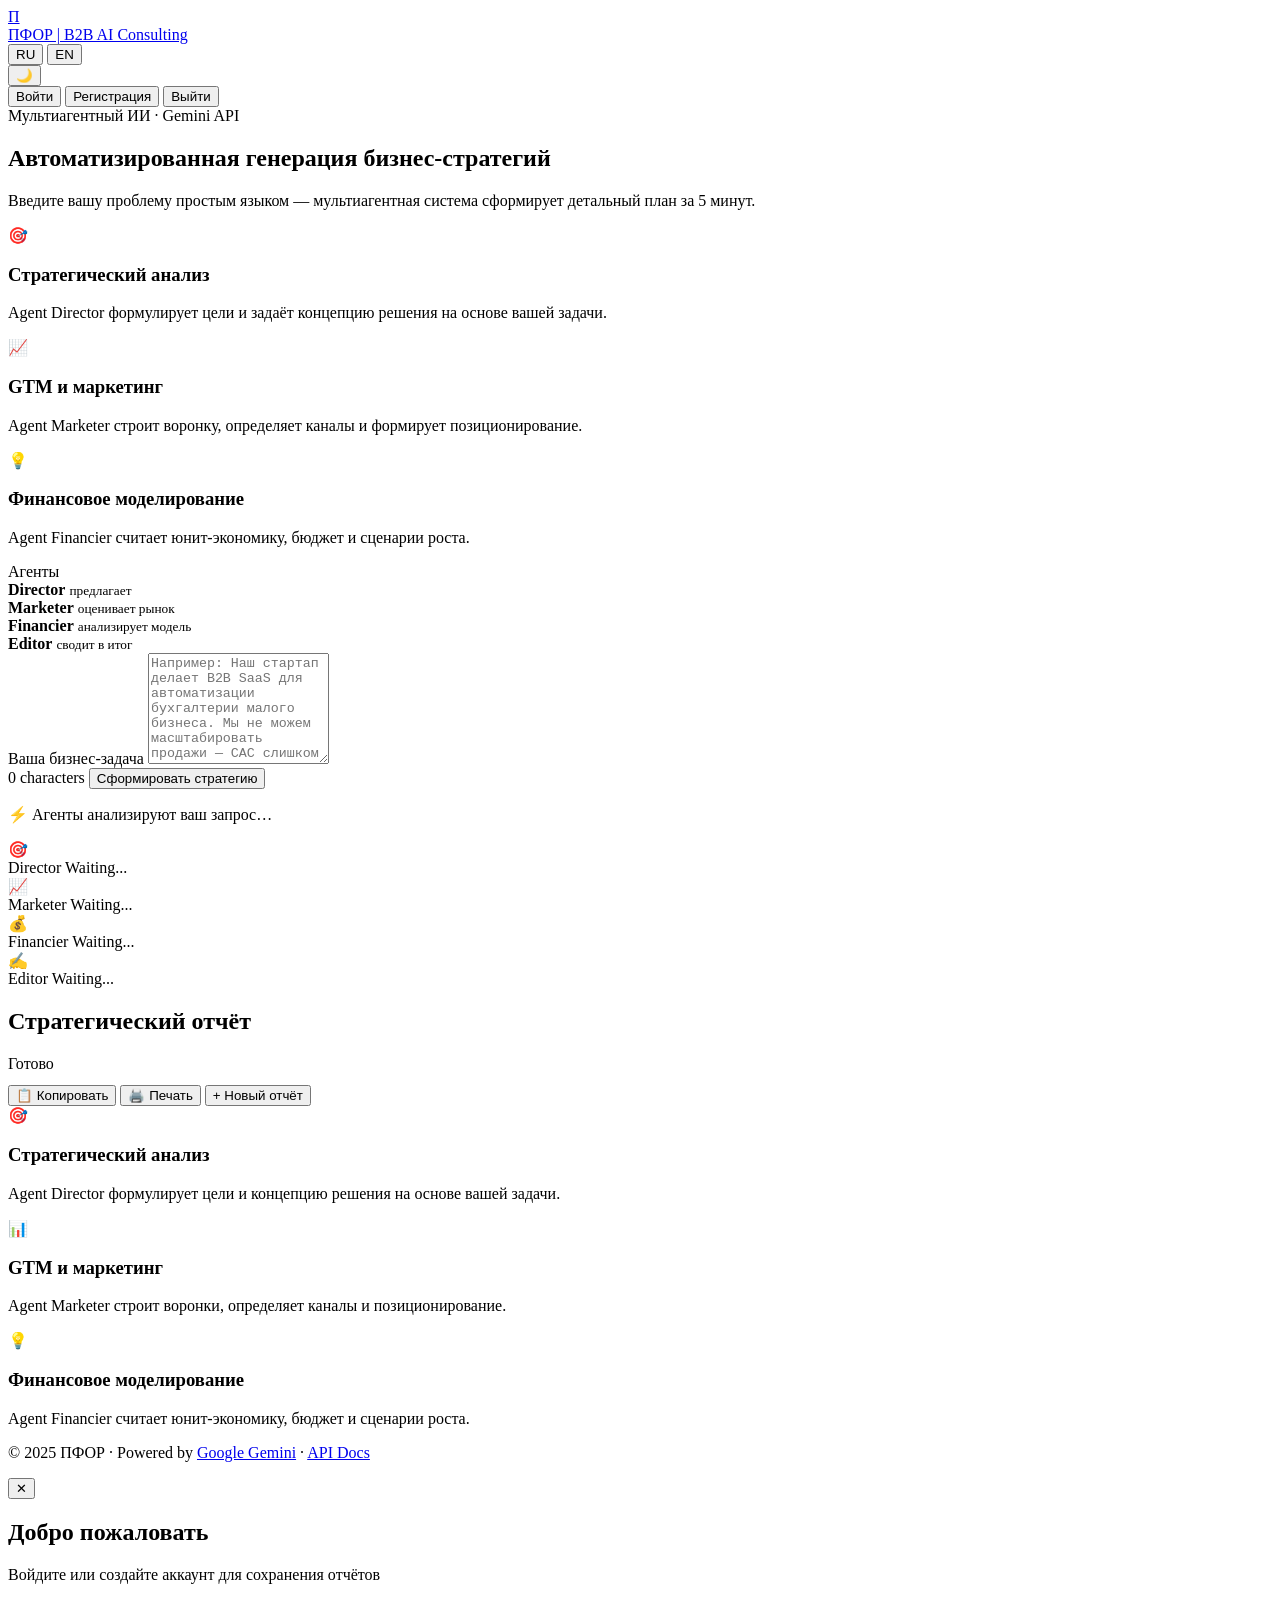
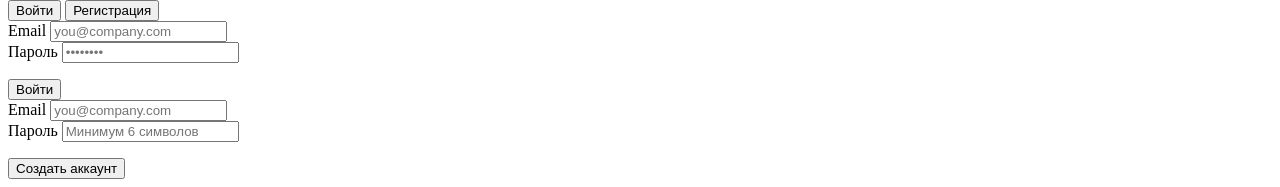
==== commit 61eff691: "beta7MVP" ====
--- a/frontend/index.html
+++ b/frontend/index.html
@@ -16,8 +16,8 @@
   <link rel="preconnect" href="https://fonts.gstatic.com" crossorigin>
 
   <!-- Styles -->
-  <link rel="stylesheet" href="style.css">
-  <link rel="stylesheet" href="style2.css">
+  <link rel="stylesheet" href="/static/style.css">
+  <link rel="stylesheet" href="/static/style2.css">
 </head>
 <body>
 
